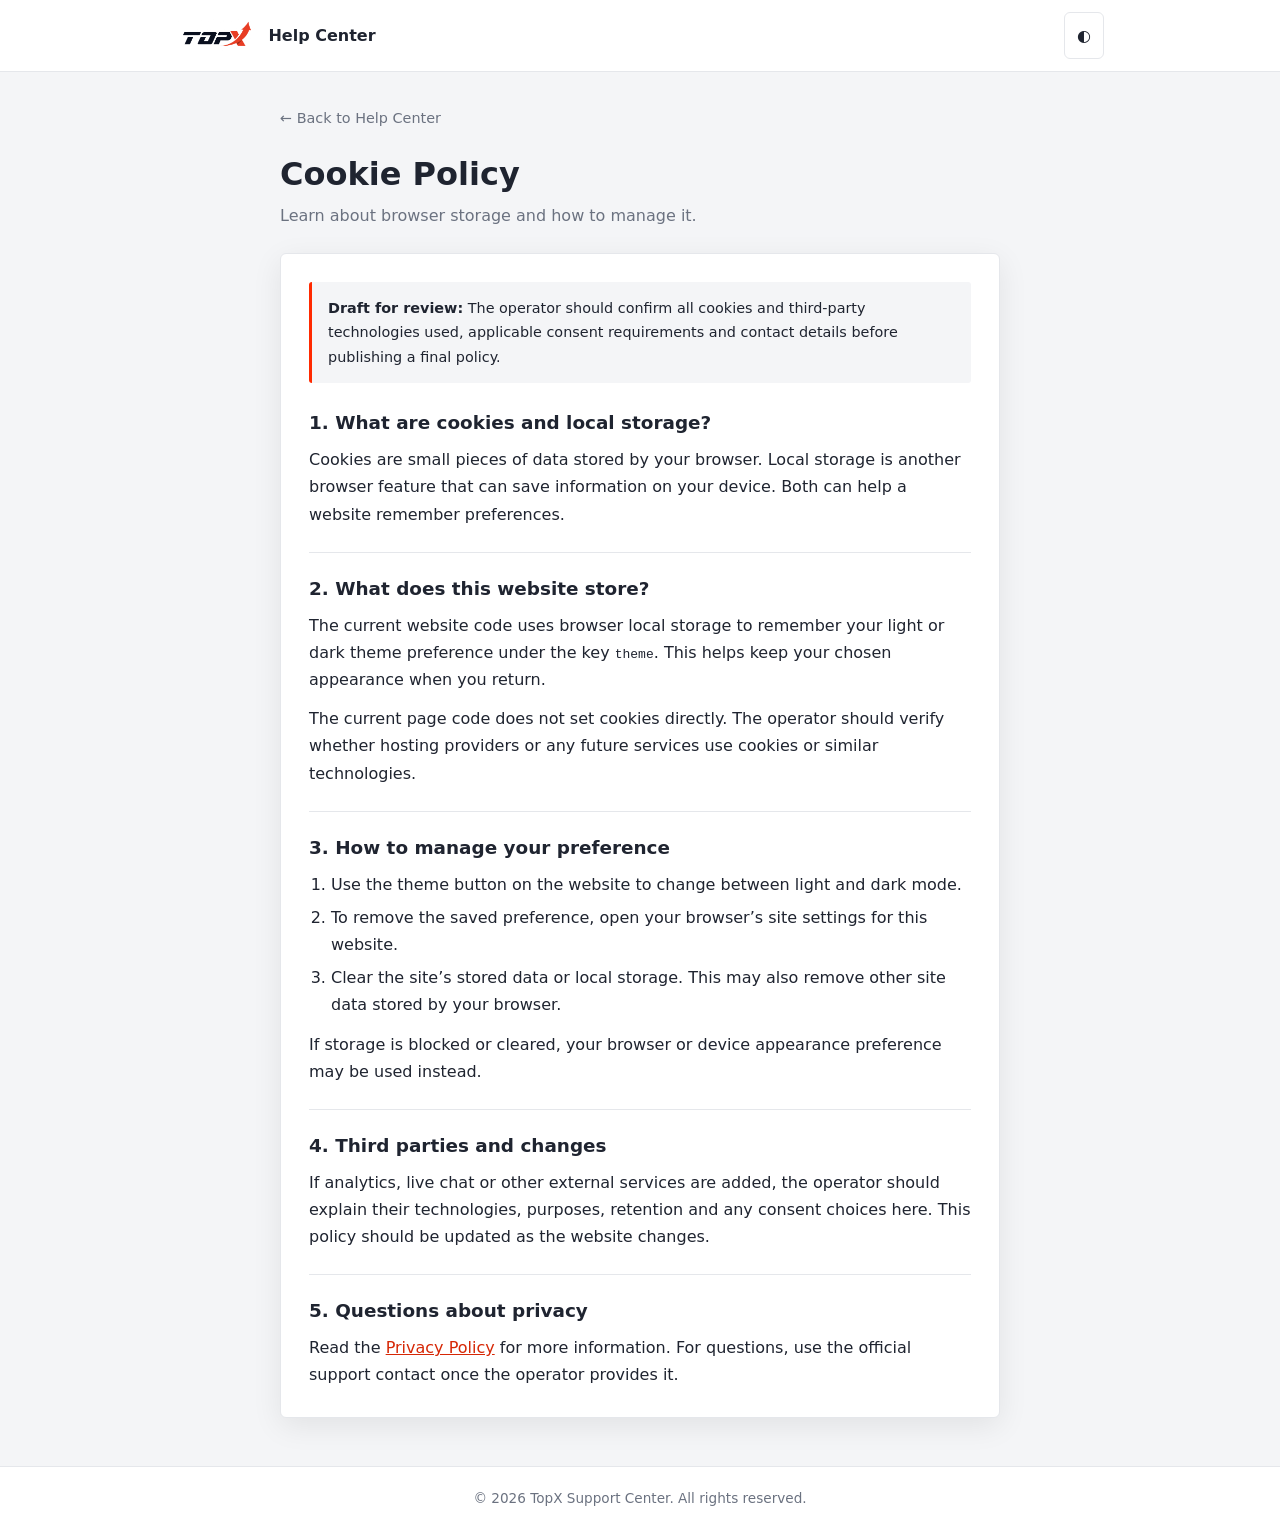
==== cookies.html @ 976fa47d "Add cookie policy page" ====
<!DOCTYPE html>
<html lang="en"><head><meta charset="UTF-8"><meta name="viewport" content="width=device-width, initial-scale=1"><title>Cookie Policy | TopX Help Center</title>
<script>try{document.documentElement.dataset.theme=localStorage.getItem('theme')||(matchMedia('(prefers-color-scheme: dark)').matches?'dark':'light')}catch(e){}</script>
<style>
:root{--bg:#f4f5f7;--card:#fff;--text:#1f2430;--muted:#6b7280;--border:#e5e7eb;--shadow:0 8px 30px rgba(0,0,0,.08)}
[data-theme=dark]{--bg:#0c111e;--card:#1c1f28;--text:#eceef3;--muted:#9aa1b2;--border:#2a2e3a;--shadow:0 8px 30px rgba(0,0,0,.4)}
*{box-sizing:border-box}body{margin:0;font-family:system-ui,-apple-system,"Segoe UI",sans-serif;background:var(--bg);color:var(--text);line-height:1.7}header{background:var(--card);border-bottom:1px solid var(--border)}.nav{max-width:960px;margin:auto;padding:12px 16px;display:flex;align-items:center;justify-content:space-between;gap:16px}.brand{display:flex;align-items:center;gap:10px;font-weight:700;color:var(--text);text-decoration:none}.brand img{height:34px;width:auto}.logo-dark{display:none}[data-theme=dark] .logo-dark{display:block}[data-theme=dark] .logo-light{display:none}button{background:var(--card);border:1px solid var(--border);color:var(--text);border-radius:6px;padding:9px 12px;cursor:pointer;font:inherit}main{max-width:752px;margin:auto;padding:32px 16px 48px}.back{color:var(--muted);text-decoration:none;font-size:.9rem}.back:hover{text-decoration:underline}h1{font-size:2rem;line-height:1.2;margin:24px 0 8px}.intro{color:var(--muted);margin:0 0 24px}.content{background:var(--card);border:1px solid var(--border);border-radius:6px;box-shadow:var(--shadow);padding:28px}section+section{border-top:1px solid var(--border);margin-top:24px;padding-top:24px}h2{font-size:1.15rem;line-height:1.35;margin:0 0 10px}p{margin:0 0 12px}p:last-child{margin-bottom:0}ul,ol{padding-left:22px;margin:8px 0 12px}li{margin:6px 0}a{color:#d62705}.notice{border-left:3px solid #ff2a00;background:var(--bg);padding:14px 16px;margin-bottom:28px;font-size:.9rem;border-radius:3px}footer{border-top:1px solid var(--border);background:var(--card);padding:20px 16px;text-align:center;color:var(--muted);font-size:.85rem}@media(max-width:600px){.content{padding:20px}h1{font-size:1.6rem}}
</style></head><body><header><div class="nav"><a class="brand" href="index.html"><img class="logo-light" src="logo/logo.png" alt="TopX"><img class="logo-dark" src="logo/logo-dark.png" alt="TopX"><span>Help Center</span></a><button id="themeToggle" type="button" aria-label="Toggle light and dark mode">◐</button></div></header><main><a class="back" href="index.html">← Back to Help Center</a><h1>Cookie Policy</h1><p class="intro">Learn about browser storage and how to manage it.</p><div class="content"><div class="notice"><strong>Draft for review:</strong> The operator should confirm all cookies and third-party technologies used, applicable consent requirements and contact details before publishing a final policy.</div>
<section><h2>1. What are cookies and local storage?</h2><p>Cookies are small pieces of data stored by your browser. Local storage is another browser feature that can save information on your device. Both can help a website remember preferences.</p></section>
<section><h2>2. What does this website store?</h2><p>The current website code uses browser local storage to remember your light or dark theme preference under the key <code>theme</code>. This helps keep your chosen appearance when you return.</p><p>The current page code does not set cookies directly. The operator should verify whether hosting providers or any future services use cookies or similar technologies.</p></section>
<section><h2>3. How to manage your preference</h2><ol><li>Use the theme button on the website to change between light and dark mode.</li><li>To remove the saved preference, open your browser’s site settings for this website.</li><li>Clear the site’s stored data or local storage. This may also remove other site data stored by your browser.</li></ol><p>If storage is blocked or cleared, your browser or device appearance preference may be used instead.</p></section>
<section><h2>4. Third parties and changes</h2><p>If analytics, live chat or other external services are added, the operator should explain their technologies, purposes, retention and any consent choices here. This policy should be updated as the website changes.</p></section>
<section><h2>5. Questions about privacy</h2><p>Read the <a href="privacy-policy.html">Privacy Policy</a> for more information. For questions, use the official support contact once the operator provides it.</p></section></div></main><footer>© <span id="year"></span> TopX Support Center. All rights reserved.</footer><script>const root=document.documentElement;document.getElementById('themeToggle').addEventListener('click',()=>{const theme=root.dataset.theme==='dark'?'light':'dark';root.dataset.theme=theme;try{localStorage.setItem('theme',theme)}catch(e){}});document.getElementById('year').textContent=new Date().getFullYear();</script></body></html>
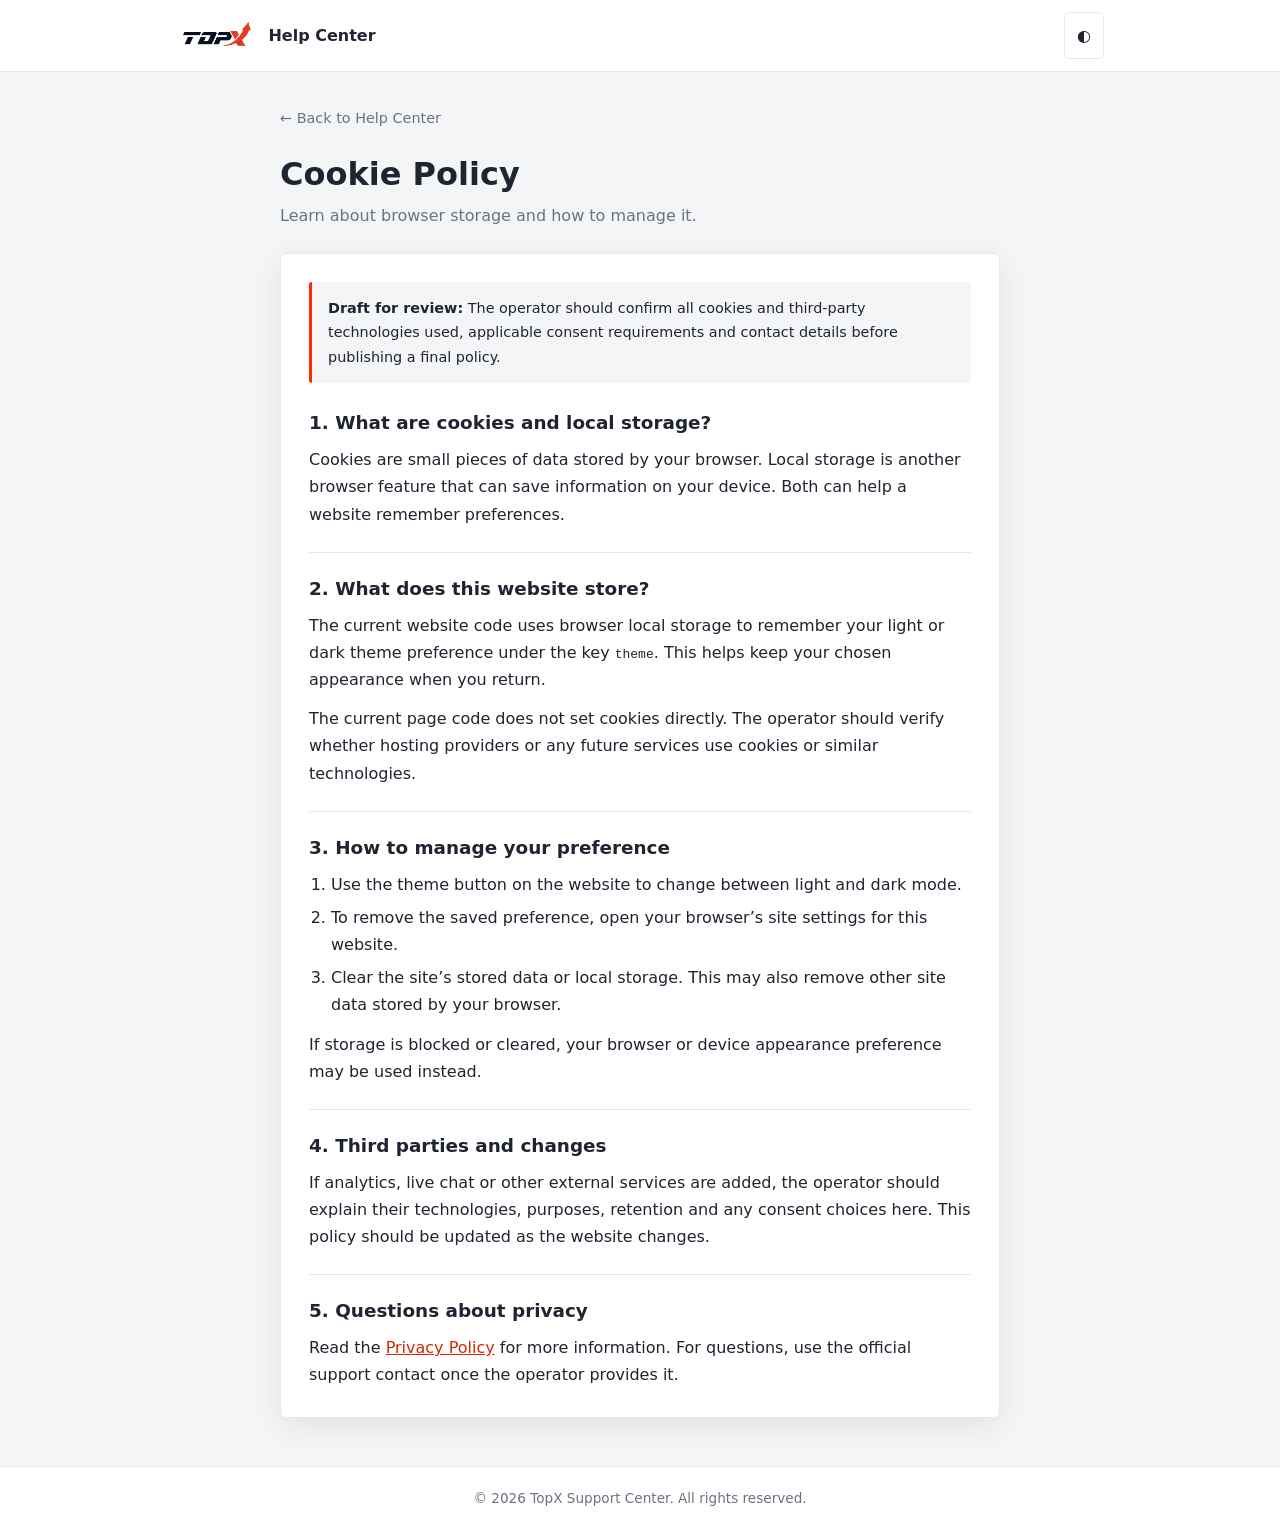
==== commit a290975a: "Add subtle page and menu entrance animations" ====
--- a/cookies.html
+++ b/cookies.html
@@ -5,6 +5,10 @@
 :root{--bg:#f4f5f7;--card:#fff;--text:#1f2430;--muted:#6b7280;--border:#e5e7eb;--shadow:0 8px 30px rgba(0,0,0,.08)}
 [data-theme=dark]{--bg:#0c111e;--card:#1c1f28;--text:#eceef3;--muted:#9aa1b2;--border:#2a2e3a;--shadow:0 8px 30px rgba(0,0,0,.4)}
 *{box-sizing:border-box}body{margin:0;font-family:system-ui,-apple-system,"Segoe UI",sans-serif;background:var(--bg);color:var(--text);line-height:1.7}header{background:var(--card);border-bottom:1px solid var(--border)}.nav{max-width:960px;margin:auto;padding:12px 16px;display:flex;align-items:center;justify-content:space-between;gap:16px}.brand{display:flex;align-items:center;gap:10px;font-weight:700;color:var(--text);text-decoration:none}.brand img{height:34px;width:auto}.logo-dark{display:none}[data-theme=dark] .logo-dark{display:block}[data-theme=dark] .logo-light{display:none}button{background:var(--card);border:1px solid var(--border);color:var(--text);border-radius:6px;padding:9px 12px;cursor:pointer;font:inherit}main{max-width:752px;margin:auto;padding:32px 16px 48px}.back{color:var(--muted);text-decoration:none;font-size:.9rem}.back:hover{text-decoration:underline}h1{font-size:2rem;line-height:1.2;margin:24px 0 8px}.intro{color:var(--muted);margin:0 0 24px}.content{background:var(--card);border:1px solid var(--border);border-radius:6px;box-shadow:var(--shadow);padding:28px}section+section{border-top:1px solid var(--border);margin-top:24px;padding-top:24px}h2{font-size:1.15rem;line-height:1.35;margin:0 0 10px}p{margin:0 0 12px}p:last-child{margin-bottom:0}ul,ol{padding-left:22px;margin:8px 0 12px}li{margin:6px 0}a{color:#d62705}.notice{border-left:3px solid #ff2a00;background:var(--bg);padding:14px 16px;margin-bottom:28px;font-size:.9rem;border-radius:3px}footer{border-top:1px solid var(--border);background:var(--card);padding:20px 16px;text-align:center;color:var(--muted);font-size:.85rem}@media(max-width:600px){.content{padding:20px}h1{font-size:1.6rem}}
+
+    /* Subtle page entrance; respect reduced-motion preferences. */
+    @keyframes pageEnter { from { opacity: 0; transform: translateY(10px); } to { opacity: 1; transform: translateY(0); } }
+    @media (prefers-reduced-motion: no-preference) { main { animation: pageEnter 320ms ease-out both; } }
 </style></head><body><header><div class="nav"><a class="brand" href="index.html"><img class="logo-light" src="logo/logo.png" alt="TopX"><img class="logo-dark" src="logo/logo-dark.png" alt="TopX"><span>Help Center</span></a><button id="themeToggle" type="button" aria-label="Toggle light and dark mode">◐</button></div></header><main><a class="back" href="index.html">← Back to Help Center</a><h1>Cookie Policy</h1><p class="intro">Learn about browser storage and how to manage it.</p><div class="content"><div class="notice"><strong>Draft for review:</strong> The operator should confirm all cookies and third-party technologies used, applicable consent requirements and contact details before publishing a final policy.</div>
 <section><h2>1. What are cookies and local storage?</h2><p>Cookies are small pieces of data stored by your browser. Local storage is another browser feature that can save information on your device. Both can help a website remember preferences.</p></section>
 <section><h2>2. What does this website store?</h2><p>The current website code uses browser local storage to remember your light or dark theme preference under the key <code>theme</code>. This helps keep your chosen appearance when you return.</p><p>The current page code does not set cookies directly. The operator should verify whether hosting providers or any future services use cookies or similar technologies.</p></section>
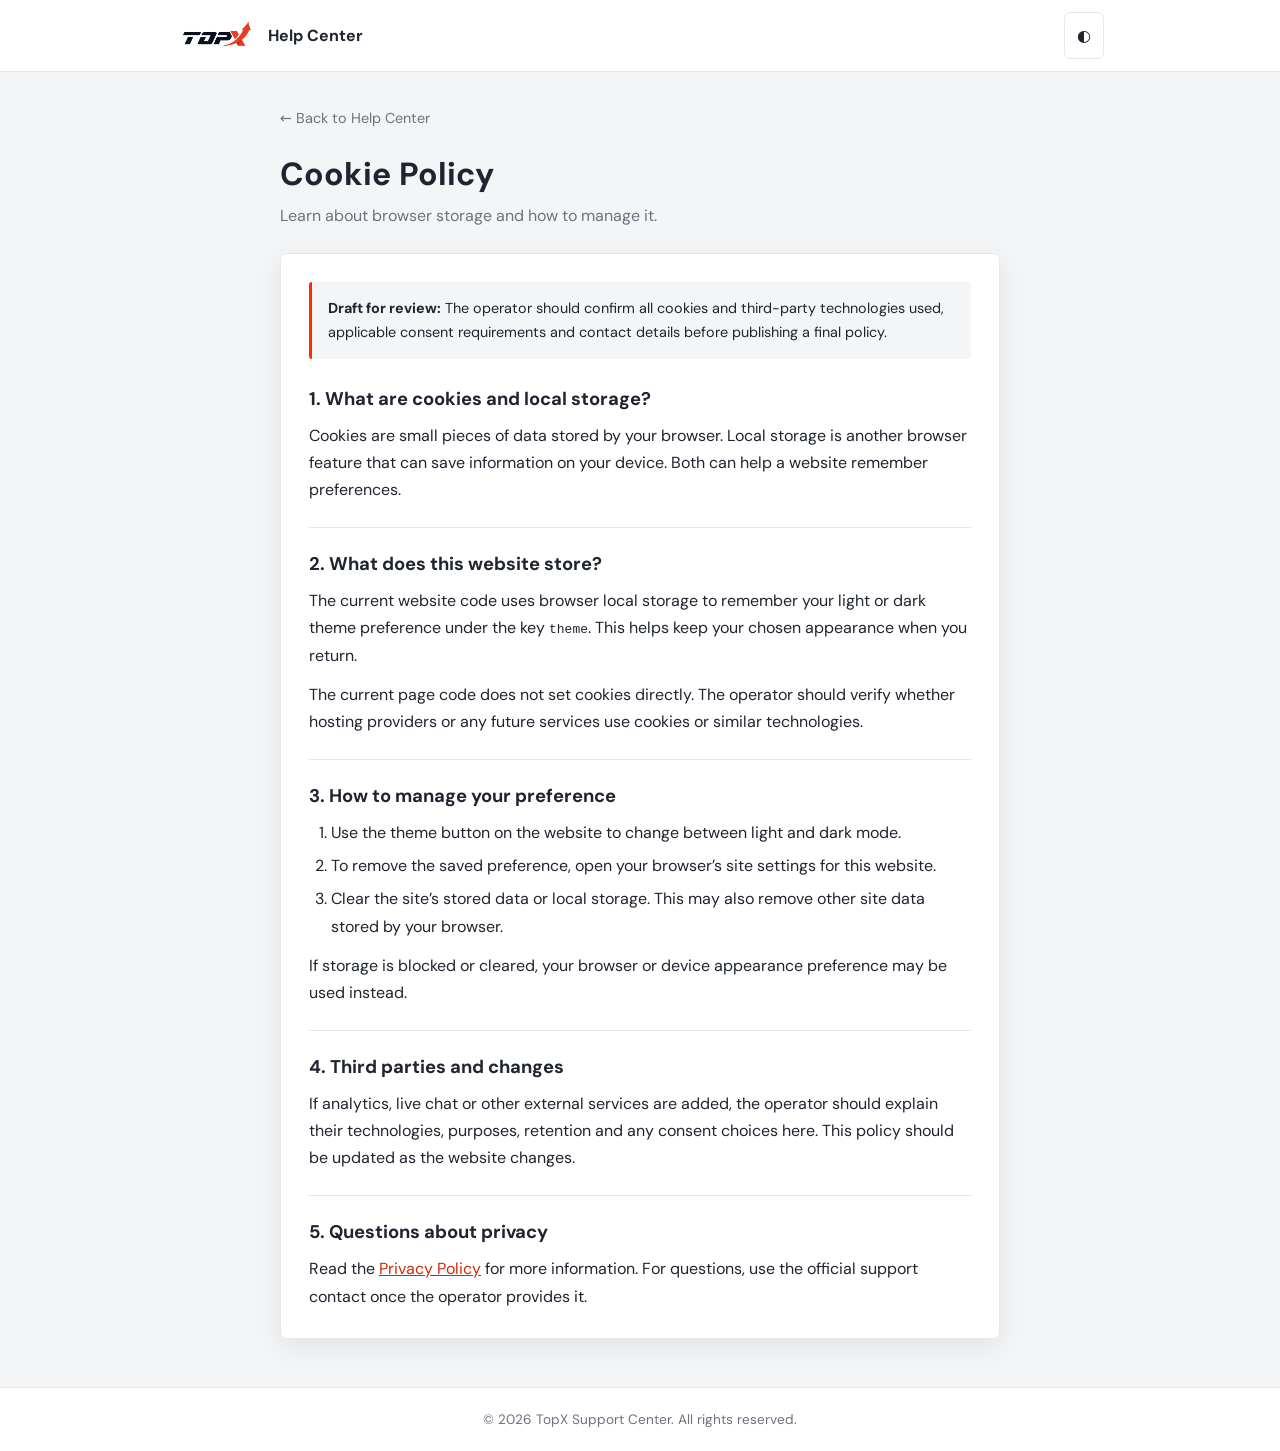
==== commit afec09a4: "Apply DM Sans across website" ====
--- a/cookies.html
+++ b/cookies.html
@@ -9,7 +9,8 @@
     /* Subtle page entrance; respect reduced-motion preferences. */
     @keyframes pageEnter { from { opacity: 0; transform: translateY(10px); } to { opacity: 1; transform: translateY(0); } }
     @media (prefers-reduced-motion: no-preference) { main { animation: pageEnter 320ms ease-out both; } }
-</style></head><body><header><div class="nav"><a class="brand" href="index.html"><img class="logo-light" src="logo/logo.png" alt="TopX"><img class="logo-dark" src="logo/logo-dark.png" alt="TopX"><span>Help Center</span></a><button id="themeToggle" type="button" aria-label="Toggle light and dark mode">◐</button></div></header><main><a class="back" href="index.html">← Back to Help Center</a><h1>Cookie Policy</h1><p class="intro">Learn about browser storage and how to manage it.</p><div class="content"><div class="notice"><strong>Draft for review:</strong> The operator should confirm all cookies and third-party technologies used, applicable consent requirements and contact details before publishing a final policy.</div>
+</style><link rel="stylesheet" href="fonts/fonts.css">
+</head><body><header><div class="nav"><a class="brand" href="index.html"><img class="logo-light" src="logo/logo.png" alt="TopX"><img class="logo-dark" src="logo/logo-dark.png" alt="TopX"><span>Help Center</span></a><button id="themeToggle" type="button" aria-label="Toggle light and dark mode">◐</button></div></header><main><a class="back" href="index.html">← Back to Help Center</a><h1>Cookie Policy</h1><p class="intro">Learn about browser storage and how to manage it.</p><div class="content"><div class="notice"><strong>Draft for review:</strong> The operator should confirm all cookies and third-party technologies used, applicable consent requirements and contact details before publishing a final policy.</div>
 <section><h2>1. What are cookies and local storage?</h2><p>Cookies are small pieces of data stored by your browser. Local storage is another browser feature that can save information on your device. Both can help a website remember preferences.</p></section>
 <section><h2>2. What does this website store?</h2><p>The current website code uses browser local storage to remember your light or dark theme preference under the key <code>theme</code>. This helps keep your chosen appearance when you return.</p><p>The current page code does not set cookies directly. The operator should verify whether hosting providers or any future services use cookies or similar technologies.</p></section>
 <section><h2>3. How to manage your preference</h2><ol><li>Use the theme button on the website to change between light and dark mode.</li><li>To remove the saved preference, open your browser’s site settings for this website.</li><li>Clear the site’s stored data or local storage. This may also remove other site data stored by your browser.</li></ol><p>If storage is blocked or cleared, your browser or device appearance preference may be used instead.</p></section>
--- a/fonts/fonts.css
+++ b/fonts/fonts.css
@@ -0,0 +1,18 @@
+@font-face {
+  font-family: 'DM Sans';
+  src: url('dm-sans-latin.woff2') format('woff2');
+  font-style: normal;
+  font-weight: 400 700;
+  font-display: swap;
+  unicode-range: U+0000-00FF, U+0131, U+0152-0153, U+02BB-02BC, U+02C6, U+02DA, U+02DC, U+0304, U+0308, U+0329, U+2000-206F, U+20AC, U+2122, U+2191, U+2193, U+2212, U+2215, U+FEFF, U+FFFD;
+}
+@font-face {
+  font-family: 'DM Sans';
+  src: url('dm-sans-latin-ext.woff2') format('woff2');
+  font-style: normal;
+  font-weight: 400 700;
+  font-display: swap;
+  unicode-range: U+0100-02BA, U+02BD-02C5, U+02C7-02CC, U+02CE-02D7, U+02DD-02FF, U+0304, U+0308, U+0329, U+1D00-1DBF, U+1E00-1E9F, U+2020, U+20A0-20AB, U+20AD-20C4, U+2113, U+2C60-2C7F, U+A720-A7FF;
+}
+body { font-family: 'DM Sans', system-ui, -apple-system, 'Segoe UI', sans-serif; }
+button, input, select, textarea { font-family: inherit; }
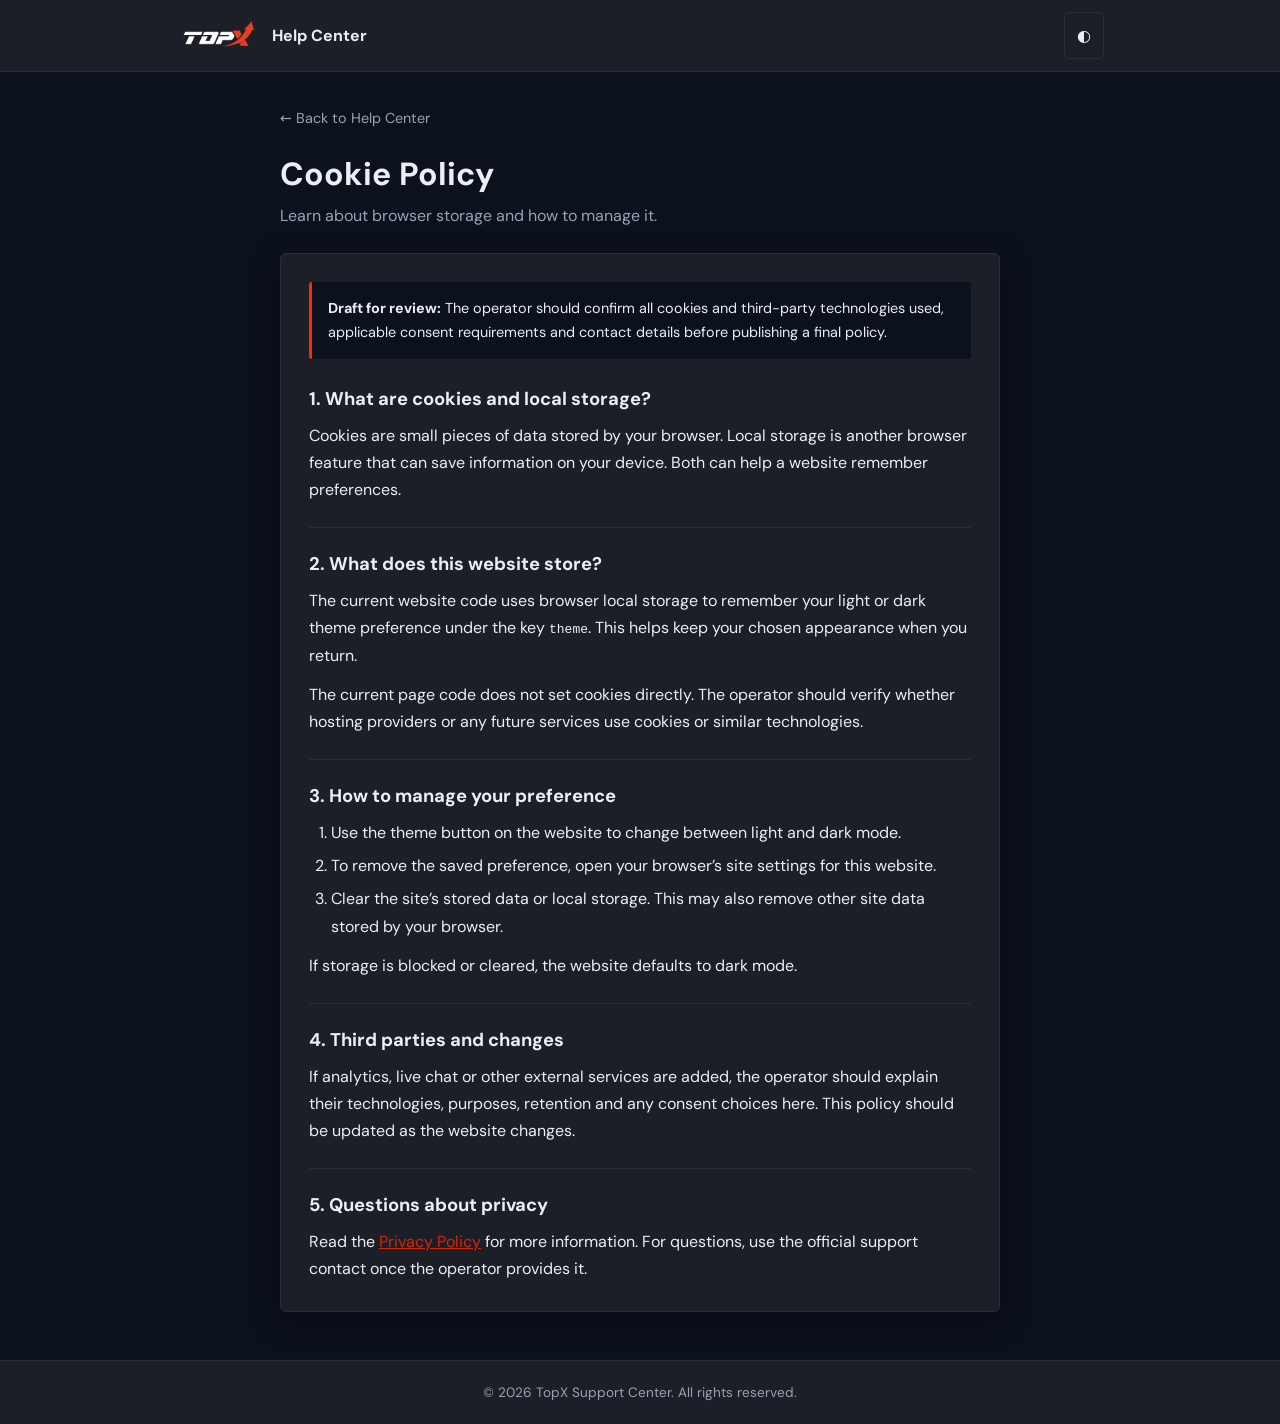
==== commit 5cb6957a: "Default to dark mode and simplify header branding" ====
--- a/cookies.html
+++ b/cookies.html
@@ -1,6 +1,6 @@
 <!DOCTYPE html>
 <html lang="en"><head><meta charset="UTF-8"><meta name="viewport" content="width=device-width, initial-scale=1"><title>Cookie Policy | TopX Help Center</title>
-<script>try{document.documentElement.dataset.theme=localStorage.getItem('theme')||(matchMedia('(prefers-color-scheme: dark)').matches?'dark':'light')}catch(e){}</script>
+<script>try{document.documentElement.dataset.theme=localStorage.getItem('theme')||'dark'}catch(e){document.documentElement.dataset.theme='dark'}</script>
 <style>
 :root{--bg:#f4f5f7;--card:#fff;--text:#1f2430;--muted:#6b7280;--border:#e5e7eb;--shadow:0 8px 30px rgba(0,0,0,.08)}
 [data-theme=dark]{--bg:#0c111e;--card:#1c1f28;--text:#eceef3;--muted:#9aa1b2;--border:#2a2e3a;--shadow:0 8px 30px rgba(0,0,0,.4)}
@@ -13,6 +13,6 @@
 </head><body><header><div class="nav"><a class="brand" href="index.html"><img class="logo-light" src="logo/logo.png" alt="TopX"><img class="logo-dark" src="logo/logo-dark.png" alt="TopX"><span>Help Center</span></a><button id="themeToggle" type="button" aria-label="Toggle light and dark mode">◐</button></div></header><main><a class="back" href="index.html">← Back to Help Center</a><h1>Cookie Policy</h1><p class="intro">Learn about browser storage and how to manage it.</p><div class="content"><div class="notice"><strong>Draft for review:</strong> The operator should confirm all cookies and third-party technologies used, applicable consent requirements and contact details before publishing a final policy.</div>
 <section><h2>1. What are cookies and local storage?</h2><p>Cookies are small pieces of data stored by your browser. Local storage is another browser feature that can save information on your device. Both can help a website remember preferences.</p></section>
 <section><h2>2. What does this website store?</h2><p>The current website code uses browser local storage to remember your light or dark theme preference under the key <code>theme</code>. This helps keep your chosen appearance when you return.</p><p>The current page code does not set cookies directly. The operator should verify whether hosting providers or any future services use cookies or similar technologies.</p></section>
-<section><h2>3. How to manage your preference</h2><ol><li>Use the theme button on the website to change between light and dark mode.</li><li>To remove the saved preference, open your browser’s site settings for this website.</li><li>Clear the site’s stored data or local storage. This may also remove other site data stored by your browser.</li></ol><p>If storage is blocked or cleared, your browser or device appearance preference may be used instead.</p></section>
+<section><h2>3. How to manage your preference</h2><ol><li>Use the theme button on the website to change between light and dark mode.</li><li>To remove the saved preference, open your browser’s site settings for this website.</li><li>Clear the site’s stored data or local storage. This may also remove other site data stored by your browser.</li></ol><p>If storage is blocked or cleared, the website defaults to dark mode.</p></section>
 <section><h2>4. Third parties and changes</h2><p>If analytics, live chat or other external services are added, the operator should explain their technologies, purposes, retention and any consent choices here. This policy should be updated as the website changes.</p></section>
 <section><h2>5. Questions about privacy</h2><p>Read the <a href="privacy-policy.html">Privacy Policy</a> for more information. For questions, use the official support contact once the operator provides it.</p></section></div></main><footer>© <span id="year"></span> TopX Support Center. All rights reserved.</footer><script>const root=document.documentElement;document.getElementById('themeToggle').addEventListener('click',()=>{const theme=root.dataset.theme==='dark'?'light':'dark';root.dataset.theme=theme;try{localStorage.setItem('theme',theme)}catch(e){}});document.getElementById('year').textContent=new Date().getFullYear();</script></body></html>
